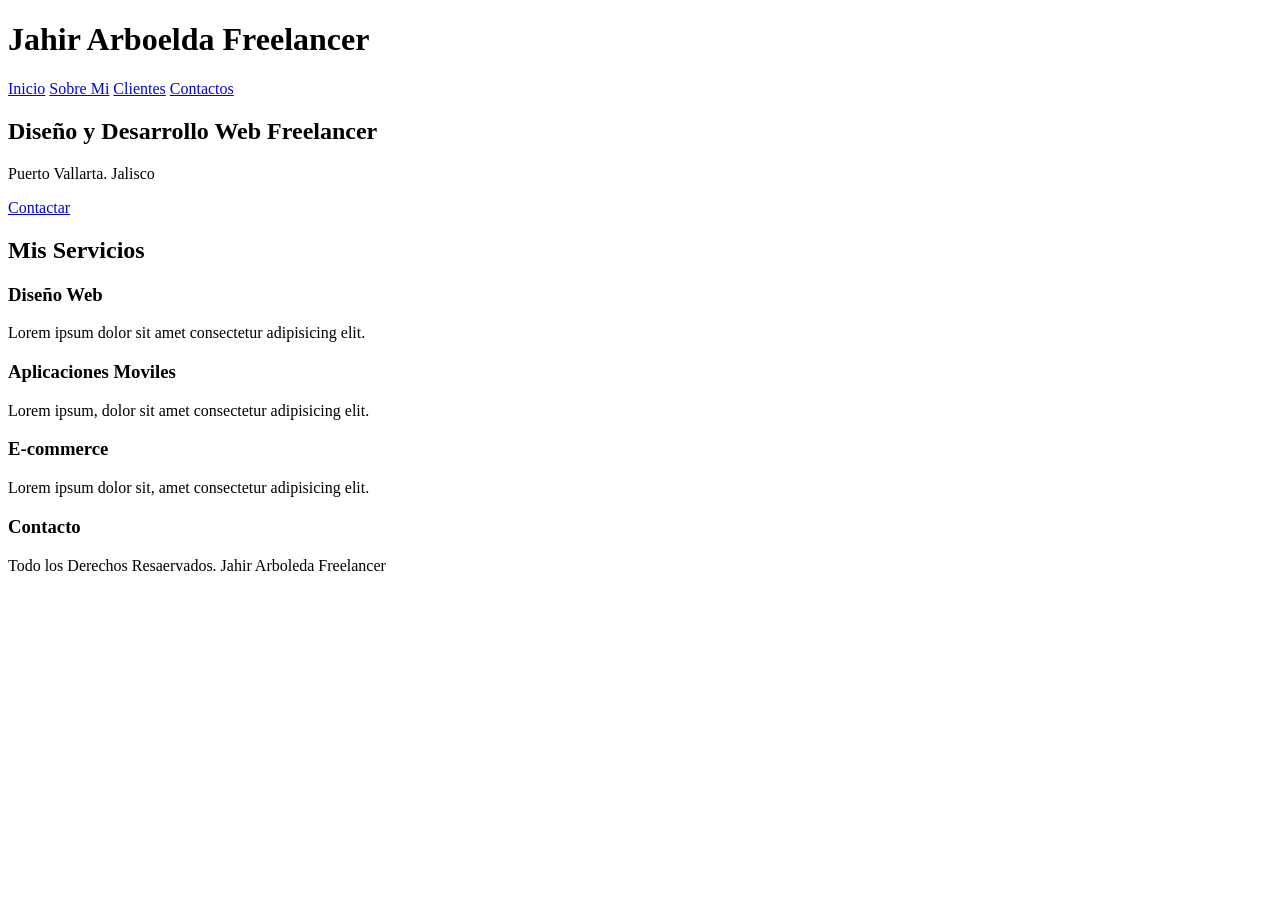
==== index.html @ a8451504 "Primer commit: Sitio Freelancer guardado en Ubuntu" ====
<!DOCTYPE html>
<html lang="en">
<head>
    <meta charset="UTF-8">
    <meta name="viewport" content="width=device-width, initial-scale=1.0">
    <title>Document</title>
</head>
<body>
    <header>
  <h1>Jahir Arboelda Freelancer</h1>
    </header>

    <nav>
        <a href="#">Inicio</a>
         <a href="#">Sobre Mi</a> 
          <a href="#">Clientes</a>
           <a href="#">Contactos</a>
    </nav>

    <section>
  <h2>Diseño y Desarrollo Web Freelancer</h2>
  <p>Puerto Vallarta. Jalisco</p>
  <a href="#">Contactar</a>
    </section>


<main>
<h2>Mis Servicios</h2>

<section>
<h3>Diseño Web</h3>
<p>Lorem ipsum dolor sit amet consectetur adipisicing elit.</p>
</section>

<section>
<h3>Aplicaciones Moviles</h3>
<p>Lorem ipsum, dolor sit amet consectetur adipisicing elit.</p>
</section>

<section>
<h3>E-commerce</h3>
<p>Lorem ipsum dolor sit, amet consectetur adipisicing elit.</p>
</section>
</main>

<section>
<h3>Contacto</h3>
</section>

<footer>
<p>Todo los Derechos Resaervados. Jahir Arboleda Freelancer</p>
</footer>

</body>
</html>
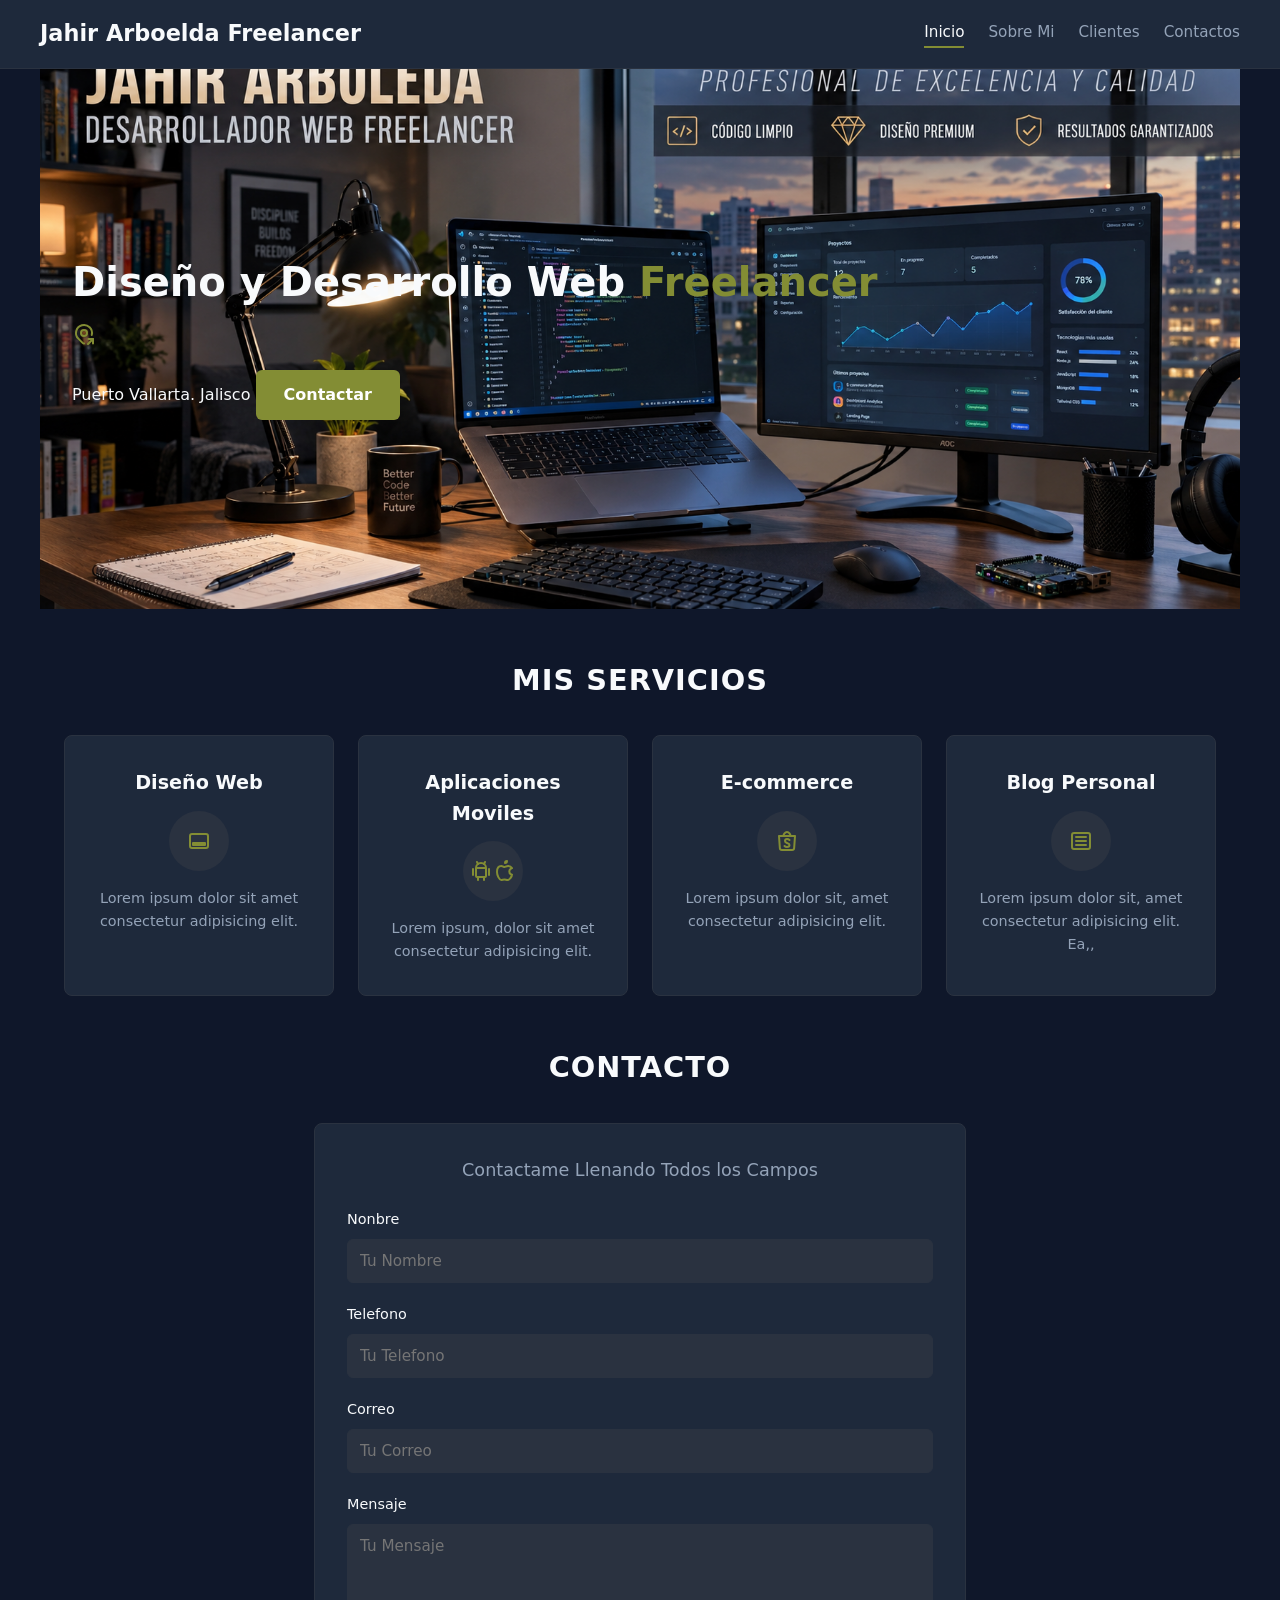
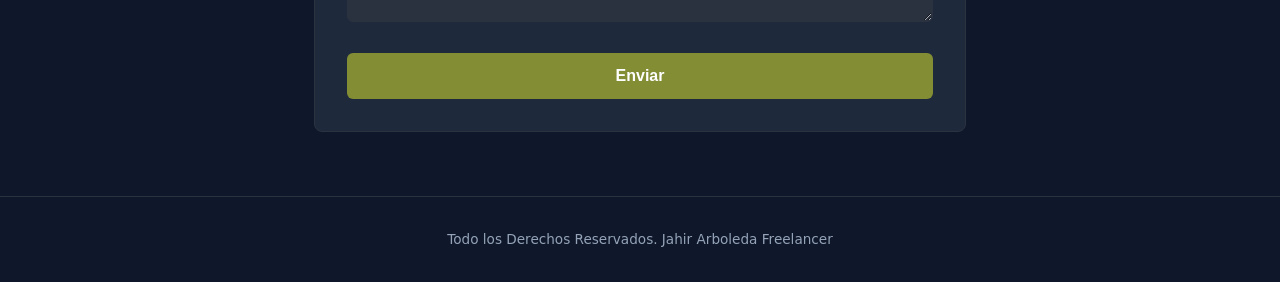
==== commit aab36f1f: "Actualización del proyecto: se agregan los nuevos archivos" ====
--- a/index.html
+++ b/index.html
@@ -1,54 +1,234 @@
 <!DOCTYPE html>
-<html lang="en">
+<!--  lang="es": le dice al navegador y a Google que la página está en español  -->
+<html lang="es">
 <head>
+  <!-- charset UTF-8: permite que se vean bien las tildes y la ñ -->
     <meta charset="UTF-8">
+
+    <!-- viewport: hace que la página se adapte al celular. Sin esto se vería chiquita  -->
     <meta name="viewport" content="width=device-width, initial-scale=1.0">
-    <title>Document</title>
+
+    <!-- title: el texto que se ve en la pestaña del navegador -->
+    <title>Jahir Arboleda | Desarrollador Web Freelancer</title>
+
+  <!-- Aqui le decimos que carge lo mas rapido que pueda la hoja de estylo como una hoja de estylo -->
+    <link rel="preload" href="CSS/style.css" as="style">
+
+  <!-- Aqui conectamos la hoja de estilo de CSS con el codigo HTML -->
+    <link rel="stylesheet" href="CSS/style.css">
+
 </head>
+
+
 <body>
-    <header>
-  <h1>Jahir Arboelda Freelancer</h1>
-    </header>
-
-    <nav>
-        <a href="#">Inicio</a>
+  <!--  1. HEADER Y NAVEGACIÓN
+         El nav va DENTRO del header para que el CSS pueda
+         poner el logo a un lado y el menú al otro. -->
+    <header class="header">
+
+   <!-- header-container: centra el contenido y usa flexbox -->
+      <div class="header-container">
+ 
+    <div class="logo">
+
+       <h1>Jahir Arboelda Freelancer</h1>
+
+    </div>
+
+   <!-- class="active": marca en qué sección estás (se ve subrayado)  -->
+    <nav class="nav">
+        <a href="#" class="active">Inicio</a>
          <a href="#">Sobre Mi</a> 
           <a href="#">Clientes</a>
-           <a href="#">Contactos</a>
+
+          <!-- #contacto lleva al elemento que tenga id="contacto" -->
+           <a href="Contacto">Contactos</a>
     </nav>
-
-    <section>
-  <h2>Diseño y Desarrollo Web Freelancer</h2>
-  <p>Puerto Vallarta. Jalisco</p>
-  <a href="#">Contactar</a>
+       </div>
+    </header>
+
+   <!-- 2. HERO (la primera sección que ve el cliente) -->
+    <section class="hero">
+      <div class="hero-content">
+
+        <!-- El <span> permite pintar solo la palabra "Freelancer" de verde -->
+         <h2>Diseño y Desarrollo Web <span>Freelancer</span></h2>
+
+      <!-- ícono + texto juntos, para que el CSS los ponga lado a lado -->
+      <div class="location">
+     <svg xmlns="http://www.w3.org/2000/svg" width="24" height="24" viewBox="0 0 24 24" fill="none" stroke="#838d34" 
+     stroke-width="2" stroke-linecap="round" stroke-linejoin="round" 
+     class="icon icon-tabler icons-tabler-outline icon-tabler-map-pin-share"><path stroke="none" d="M0 0h24v24H0z" fill="none" />
+     <path d="M9 11a3 3 0 1 0 6 0a3 3 0 0 0 -6 0" />
+     <path d="M12.02 21.485a1.996 1.996 0 0 1 -1.433 -.585l-4.244 -4.243a8 8 0 1 1 13.403 -3.651" />
+     <path d="M16 22l5 -5" />
+      <path d="M21 21.5v-4.5h-4.5" /></svg>
+      </div>
+   <span>Puerto Vallarta. Jalisco</span>
+   
+   <!--  Dos clases a la vez: btn (forma de botón) + btn-primary (color verde) -->
+   <a href="#" class="btn btn-primary">Contactar</a>
+      </div>
+ 
     </section>
 
-
-<main>
-<h2>Mis Servicios</h2>
-
-<section>
+<!-- 3. SERVICIOS
+         container: limita el ancho
+         servicios-grid: acomoda las tarjetas en columnas
+         card: cada tarjeta -->
+<main class="container">
+
+<h2 class="section-title">Mis Servicios</h2>
+
+<div class="servicios-grid">
+
+<section class="card">
+
 <h3>Diseño Web</h3>
+
+<!--  icon-box: el círculo oscuro que rodea el ícono -->
+<div class="icon-box">
+  <svg xmlns="http://www.w3.org/2000/svg" width="24" height="24" 
+  viewBox="0 0 24 24" fill="none" stroke="#838d34" stroke-width="2" stroke-linecap="round" 
+  stroke-linejoin="round" class="icon icon-tabler icons-tabler-outline icon-tabler-app-window-bottom">
+  <path stroke="none" d="M0 0h24v24H0z" fill="none" />
+  <path d="M3 7a2 2 0 0 1 2 -2h14a2 2 0 0 1 2 2v10a2 2 0 0 1 -2 2h-14a2 2 0 0 1 -2 -2v-10" />
+    <path d="M6 14h12v2h-12v-2" fill="#838d34" /></svg>
+</div>
 <p>Lorem ipsum dolor sit amet consectetur adipisicing elit.</p>
-</section>
-
-<section>
+
+</section>
+
+<section class="card">
+
 <h3>Aplicaciones Moviles</h3>
+
+<div class="icon-box">
+  <svg xmlns="http://www.w3.org/2000/svg" width="24" height="24" viewBox="0 0 24 24" fill="none" stroke="#838d34" 
+  stroke-width="2" stroke-linecap="round" stroke-linejoin="round" 
+  class="icon icon-tabler icons-tabler-outline icon-tabler-brand-android">
+  <path stroke="none" d="M0 0h24v24H0z" fill="none" /><path d="M4 10l0 6" /><path d="M20 10l0 6" />
+  <path d="M7 9h10v8a1 1 0 0 1 -1 1h-8a1 1 0 0 1 -1 -1v-8a5 5 0 0 1 10 0" /><path d="M8 3l1 2" />
+  <path d="M16 3l-1 2" /><path d="M9 18l0 3" />
+    <path d="M15 18l0 3" /></svg>
+
+    <svg xmlns="http://www.w3.org/2000/svg" width="24" height="24" 
+    viewBox="0 0 24 24" fill="none" stroke="#838d34" stroke-width="2" stroke-linecap="round" 
+    stroke-linejoin="round" class="icon icon-tabler icons-tabler-outline icon-tabler-brand-apple">
+    <path stroke="none" d="M0 0h24v24H0z" fill="none" />
+    <path d="M8.286 7.008c-3.216 0 -4.286 3.23 -4.286 5.92c0 3.229 2.143 8.072 4.286 8.072c1.165 -.05 1.799 -.538 3.214 -.538c1.406 0 1.607 .538 3.214 .538s4.286 -3.229 4.286 -5.381c-.03 -.011 -2.649 -.434 -2.679 -3.23c-.02 -2.335 2.589 -3.179 2.679 -3.228c-1.096 -1.606 -3.162 -2.113 -3.75 -2.153c-1.535 -.12 -3.032 1.077 -3.75 1.077c-.729 0 -2.036 -1.077 -3.214 -1.077" />
+      <path d="M12 4a2 2 0 0 0 2 -2a2 2 0 0 0 -2 2" /></svg>
+</div>
+
 <p>Lorem ipsum, dolor sit amet consectetur adipisicing elit.</p>
-</section>
-
-<section>
+
+</section>
+
+<section class="card">
+
 <h3>E-commerce</h3>
+
+<div class="icon-box">
+  <svg xmlns="http://www.w3.org/2000/svg" width="24" height="24" viewBox="0 0 24 24" fill="none"
+   stroke="#838d34" stroke-width="2" stroke-linecap="round" stroke-linejoin="round" 
+   class="icon icon-tabler icons-tabler-outline icon-tabler-brand-shopee">
+   <path stroke="none" d="M0 0h24v24H0z" fill="none" />
+   <path d="M4 7l.867 12.143a2 2 0 0 0 2 1.857h10.276a2 2 0 0 0 2 -1.857l.867 -12.143h-16l-.01 0" />
+   <path d="M8.5 7c0 -1.653 1.5 -4 3.5 -4s3.5 2.347 3.5 4" />
+    <path d="M9.5 17c.413 .462 1 1 2.5 1s2.5 -.897 2.5 -2s-1 -1.5 -2.5 -2s-2 -1.47 -2 -2c0 -1.104 1 -2 2 -2s1.5 0 2.5 1" /></svg>
+</div>
+
 <p>Lorem ipsum dolor sit, amet consectetur adipisicing elit.</p>
-</section>
+
+</section>
+
+<section class="card">
+
+<!-- target="_blank": abre el enlace en otra pestaña -->
+  <h3><a href="#" target="_blank" rel="noreferrer">Blog Personal</a></h3>
+   
+  <div class="icon-box">
+
+    <svg xmlns="http://www.w3.org/2000/svg" width="24" height="24" viewBox="0 0 24 24" fill="none" 
+    stroke="#838d34" stroke-width="2" stroke-linecap="round" stroke-linejoin="round" 
+    class="icon icon-tabler icons-tabler-outline icon-tabler-article"><path stroke="none" d="M0 0h24v24H0z" fill="none" />
+      <path d="M3 6a2 2 0 0 1 2 -2h14a2 2 0 0 1 2 2v12a2 2 0 0 1 -2 2h-14a2 2 0 0 1 -2 -2l0 -12" />
+      <path d="M7 8h10" />
+      <path d="M7 12h10" /><path d="M7 16h10" /></svg>
+
+  </div>
+
+  <p>Lorem ipsum dolor sit, amet consectetur adipisicing elit. Ea,,</p>
+
+</section>
+
+</div>
+
 </main>
 
-<section>
-<h3>Contacto</h3>
-</section>
-
-<footer>
-<p>Todo los Derechos Resaervados. Jahir Arboleda Freelancer</p>
+<!--  4. CONTACTO
+         id="contacto": es el "ancla" a la que llevan los enlaces #contacto -->
+<section id="contacto" class="container contacto-section">
+
+<h3 class="section-title">Contacto</h3>
+
+<!-- etiqueta para crear formularios 
+  form: etiqueta para crear formularios -->
+<form class="formulario">
+
+<!-- etiqueta para poder crear los campos dentro del formulario-->
+<fieldset>
+
+ <!-- etiqueta para colocar informacion escrita e indicarle al ususario que hacer -->
+  <legend>Contactame Llenando Todos los Campos</legend>
+
+  <div class="form-group">
+
+<!-- Etiqueta para colocar el campo nombre -->
+  <label for="nombre">Nonbre</label>
+
+ <!-- Para poder escribir dentro del campo del nombre
+   for="nombre" se conecta con id="nombre" del input:
+                         al hacer clic en la palabra, se activa el campo -->
+  <input type="tex" id="nombre" placeholder="Tu Nombre">
+  </div>
+ 
+<div class="form-group">
+<label for="telefono">Telefono</label>
+
+<!-- type="tel": en el celular abre el teclado numérico -->
+  <input type="tel" id="telefono" placeholder="Tu Telefono">
+</div>
+  
+<div class="form-group">
+<label for="correo">Correo</label>
+<!-- type="email": revisa que lleve @ -->
+  <input type="email" id="correo" placeholder="Tu Correo">
+</div>
+  
+<div class="form-group">
+
+ <label class="mensaje">Mensaje</label>
+
+<!--  textarea crea un cuadro de texto grande; rows="4" = 4 líneas de alto -->
+  <textarea id="mensaje" rows="4" placeholder="Tu Mensaje"></textarea>
+</div>
+ 
+<div class="form-action">
+
+<!-- Este es para crear un boton -->
+ <input class="btn btn-submit" type="submit" value="Enviar">
+
+</div>
+ 
+</fieldset>
+
+</form>
+
+</section>
+
+<footer class="footer">
+<p>Todo los Derechos Reservados. Jahir Arboleda Freelancer</p>
 </footer>
 
 </body>
--- a/CSS/style.css
+++ b/CSS/style.css
@@ -0,0 +1,336 @@
+/* ==========================================================
+   1. VARIABLES DE COLOR
+   Se guardan una sola vez en :root y se usan con var(--nombre).
+   Si algún día quieres cambiar el verde, lo cambias aquí
+   y se actualiza en toda la página.
+   ========================================================== */
+:root {
+  --bg-primary: #0F172A;     /* fondo general (azul muy oscuro) */
+  --bg-surface: #1E293B;     /* fondo del header, tarjetas y formulario */
+  --bg-input: #2A3240;       /* fondo de los campos y del círculo de ícono */
+  --text-primary: #F8FAFC;   /* texto principal (casi blanco) */
+  --text-secondary: #94A3B8; /* texto secundario (gris) */
+  --accent-color: #838D34;   /* verde oliva: botones, íconos, detalles */
+  --accent-hover: #A3B25A;   /* verde más claro al pasar el mouse */
+  --border-color: #2A3240;   /* bordes suaves */
+  --font-family: system-ui, -apple-system, sans-serif; /* letra del sistema */
+}
+
+
+/* ==========================================================
+   2. ESTILOS GLOBALES
+   El * afecta a TODAS las etiquetas.
+   ========================================================== */
+* {
+  margin: 0;            /* quita los espacios que el navegador pone por defecto */
+  padding: 0;
+  box-sizing: border-box; /* el padding y el borde NO agrandan el elemento;
+                             así el width que pones es el real */
+}
+
+body {
+  background-color: var(--bg-primary);
+  color: var(--text-primary);
+  font-family: var(--font-family);
+  line-height: 1.6;     /* espacio entre líneas, más fácil de leer */
+}
+
+
+/* ==========================================================
+   3. HEADER Y NAV
+   Las clases se escriben con PUNTO (.) en el CSS
+   y con class="" en el HTML.
+   ========================================================== */
+.header {
+  background-color: var(--bg-surface);
+  border-bottom: 1px solid var(--border-color);
+  padding: 1rem 2rem;
+  position: sticky;     /* se queda pegado arriba al hacer scroll... */
+  top: 0;               /* ...en la posición 0 */
+  z-index: 100;         /* se pone por encima del resto del contenido */
+}
+
+.header-container {
+  max-width: 1200px;    /* ancho máximo: no se estira en pantallas enormes */
+  margin: 0 auto;       /* auto a los lados = centrado */
+  display: flex;        /* flexbox: pone logo y menú en una fila */
+  justify-content: space-between; /* uno a cada extremo */
+  align-items: center;  /* centrados verticalmente */
+  flex-wrap: wrap;      /* si no caben, el menú baja a otra línea */
+  gap: 1rem;
+}
+
+.logo h1 {
+  font-size: 1.4rem;
+  font-weight: 700;
+}
+
+.nav {
+  display: flex;        /* los enlaces quedan en fila */
+  gap: 1.5rem;          /* espacio entre enlaces */
+}
+
+.nav a {
+  color: var(--text-secondary);
+  text-decoration: none;   /* quita el subrayado azul por defecto */
+  font-size: 0.95rem;
+  transition: color 0.3s ease; /* el cambio de color es suave */
+}
+
+/* La coma aplica el mismo estilo a dos cosas:
+   al pasar el mouse (:hover) y al enlace con class="active" */
+.nav a:hover,
+.nav a.active {
+  color: var(--text-primary);
+  border-bottom: 2px solid var(--accent-color); /* línea verde debajo */
+  padding-bottom: 2px;
+}
+
+
+/* ==========================================================
+   4. HERO
+   ========================================================== */
+.hero {
+  padding: 4rem 2rem;
+  max-width: 1200px;
+  margin: 0 auto;
+  display: flex;
+  align-items: center;
+  min-height: 50vh;     /* mínimo la mitad de la altura de la pantalla */
+}
+
+.hero-content h2 {
+  font-size: 2.5rem;
+  margin-bottom: 1rem;
+  line-height: 1.2;
+}
+
+/* Solo el <span> que está dentro del h2: la palabra "Freelancer" */
+.hero-content h2 span {
+  color: var(--accent-color);
+}
+
+.location {
+  display: flex;        /* ícono y texto lado a lado */
+  align-items: center;
+  gap: 0.5rem;
+  color: var(--text-secondary);
+  margin-bottom: 1.5rem;
+}
+
+.location svg {
+  stroke: var(--accent-color); /* en SVG, el color de la línea es "stroke" */
+}
+
+
+/* ==========================================================
+   5. BOTONES
+   .btn = forma, comparte todo botón
+   .btn-primary / .btn-submit = el color
+   ========================================================== */
+.btn {
+  display: inline-block;  /* permite darle padding como a una caja */
+  padding: 0.75rem 1.75rem;
+  border-radius: 6px;     /* esquinas redondeadas */
+  text-decoration: none;
+  font-weight: 600;
+  cursor: pointer;        /* la manita al pasar el mouse */
+  border: none;
+  transition: background-color 0.3s ease, transform 0.2s ease;
+}
+
+.btn-primary,
+.btn-submit {
+  background-color: var(--accent-color);
+  color: #ffffff;
+}
+
+.btn-primary:hover,
+.btn-submit:hover {
+  background-color: var(--accent-hover); /* se aclara al pasar el mouse */
+}
+
+
+/* ==========================================================
+   6. SERVICIOS (contenedor, título y tarjetas)
+   ========================================================== */
+.container {
+  max-width: 1200px;
+  margin: 3rem auto;    /* arriba/abajo 3rem, a los lados auto = centrado */
+  padding: 0 1.5rem;    /* 0 arriba/abajo, 1.5rem a los lados */
+}
+
+.section-title {
+  text-align: center;
+  font-size: 1.8rem;
+  margin-bottom: 2rem;
+  text-transform: uppercase;  /* convierte el texto a MAYÚSCULAS */
+  letter-spacing: 1px;        /* separa un poco las letras */
+}
+
+/* GRID: acomoda las tarjetas en columnas.
+   repeat(auto-fit, minmax(240px, 1fr)) significa:
+   "crea todas las columnas que quepan, de mínimo 240px,
+   y repártete el espacio sobrante en partes iguales".
+   En celular pasa solo a 1 columna. */
+.servicios-grid {
+  display: grid;
+  grid-template-columns: repeat(auto-fit, minmax(240px, 1fr));
+  gap: 1.5rem;
+}
+
+.card {
+  background-color: var(--bg-surface);
+  border: 1px solid var(--border-color);
+  border-radius: 8px;
+  padding: 2rem 1.5rem;
+  text-align: center;
+  transition: transform 0.3s ease, border-color 0.3s ease;
+}
+
+.card:hover {
+  transform: translateY(-5px);        /* sube la tarjeta 5px */
+  border-color: var(--accent-color);  /* borde verde */
+}
+
+.icon-box {
+  background-color: var(--bg-input);
+  width: 60px;
+  height: 60px;
+  margin: 0 auto 1rem auto;  /* auto a los lados = centrado */
+  border-radius: 50%;        /* 50% = círculo perfecto */
+  display: flex;
+  align-items: center;       /* centra el ícono vertical... */
+  justify-content: center;   /* ...y horizontalmente */
+  color: var(--accent-color);
+}
+
+.card h3 {
+  font-size: 1.2rem;
+  margin-bottom: 0.75rem;
+}
+
+.card p {
+  color: var(--text-secondary);
+  font-size: 0.9rem;
+}
+
+/* Opcional: el enlace de "Blog Personal" toma el color del título
+   y se le quita el subrayado azul */
+.card h3 a {
+  color: inherit;
+  text-decoration: none;
+}
+
+
+/* ==========================================================
+   7. CONTACTO Y FORMULARIO
+   Los id se escriben con NUMERAL (#) en el CSS.
+   ========================================================== */
+#contacto {
+  scroll-margin-top: 100px;  /* al llegar con el enlace, el header fijo
+                                no tapa el título de la sección */
+}
+
+.contacto-section {
+  max-width: 700px;          /* el formulario es más angosto que el resto */
+}
+
+.formulario {
+  background-color: var(--bg-surface);
+  border: 1px solid var(--border-color);
+  border-radius: 8px;
+  padding: 2rem;
+}
+
+.formulario fieldset {
+  border: none;              /* quita el marco por defecto del fieldset */
+}
+
+.formulario legend {
+  font-size: 1.1rem;
+  color: var(--text-secondary);
+  text-align: center;
+  margin-bottom: 1.5rem;
+  width: 100%;
+}
+
+.form-group {
+  margin-bottom: 1.25rem;    /* separa un campo del siguiente */
+}
+
+.form-group label {
+  display: block;            /* la etiqueta ocupa su propia línea */
+  margin-bottom: 0.5rem;
+  font-size: 0.9rem;
+}
+
+/* input y textarea comparten estilo, por eso van separados por coma */
+.form-group input,
+.form-group textarea {
+  width: 100%;               /* ocupan todo el ancho de la caja */
+  padding: 0.75rem;
+  background-color: var(--bg-input);
+  border: 1px solid var(--border-color);
+  border-radius: 6px;
+  color: var(--text-primary);
+  font-family: inherit;      /* usa la misma letra de la página */
+  font-size: 0.95rem;
+}
+
+/* :focus = cuando haces clic dentro del campo */
+.form-group input:focus,
+.form-group textarea:focus {
+  outline: 1px solid var(--accent-color);
+  border-color: var(--accent-color);
+}
+
+.form-action {
+  text-align: center;
+  margin-top: 1.5rem;
+}
+
+.btn-submit {
+  width: 100%;               /* el botón Enviar ocupa todo el ancho */
+  padding: 0.85rem;
+  font-size: 1rem;
+}
+
+
+/* ==========================================================
+   8. FOOTER
+   ========================================================== */
+.footer {
+  text-align: center;
+  padding: 2rem;
+  border-top: 1px solid var(--border-color);
+  color: var(--text-secondary);
+  font-size: 0.85rem;
+  margin-top: 4rem;
+}
+
+.hero {
+  background-image: url("../img/imagen.jpg");
+
+  background-size: cover;       /* la imagen llena todo el elemento sin deformarse (puede recortar bordes) */
+  background-position: center;  /* qué parte de la imagen se ve cuando recorta: center, top, bottom, right... */
+  background-repeat: no-repeat; /* evita que se repita en mosaico */
+
+  min-height: 60vh;             /* IMPORTANTE: el elemento necesita altura, si no, no se ve el fondo */
+}
+
+/* ==========================================================
+   9. MEDIA QUERY (celulares y pantallas pequeñas)
+   Estas reglas SOLO se aplican cuando la pantalla mide
+   768px de ancho o menos.
+   ========================================================== */
+@media (max-width: 768px) {
+  .header-container {
+    flex-direction: column;  /* logo arriba, menú abajo */
+    text-align: center;
+  }
+
+  .hero-content h2 {
+    font-size: 1.8rem;       /* título más pequeño en celular */
+  }
+}
--- a/CSS/style.css
+++ b/CSS/style.css
@@ -0,0 +1,336 @@
+/* ==========================================================
+   1. VARIABLES DE COLOR
+   Se guardan una sola vez en :root y se usan con var(--nombre).
+   Si algún día quieres cambiar el verde, lo cambias aquí
+   y se actualiza en toda la página.
+   ========================================================== */
+:root {
+  --bg-primary: #0F172A;     /* fondo general (azul muy oscuro) */
+  --bg-surface: #1E293B;     /* fondo del header, tarjetas y formulario */
+  --bg-input: #2A3240;       /* fondo de los campos y del círculo de ícono */
+  --text-primary: #F8FAFC;   /* texto principal (casi blanco) */
+  --text-secondary: #94A3B8; /* texto secundario (gris) */
+  --accent-color: #838D34;   /* verde oliva: botones, íconos, detalles */
+  --accent-hover: #A3B25A;   /* verde más claro al pasar el mouse */
+  --border-color: #2A3240;   /* bordes suaves */
+  --font-family: system-ui, -apple-system, sans-serif; /* letra del sistema */
+}
+
+
+/* ==========================================================
+   2. ESTILOS GLOBALES
+   El * afecta a TODAS las etiquetas.
+   ========================================================== */
+* {
+  margin: 0;            /* quita los espacios que el navegador pone por defecto */
+  padding: 0;
+  box-sizing: border-box; /* el padding y el borde NO agrandan el elemento;
+                             así el width que pones es el real */
+}
+
+body {
+  background-color: var(--bg-primary);
+  color: var(--text-primary);
+  font-family: var(--font-family);
+  line-height: 1.6;     /* espacio entre líneas, más fácil de leer */
+}
+
+
+/* ==========================================================
+   3. HEADER Y NAV
+   Las clases se escriben con PUNTO (.) en el CSS
+   y con class="" en el HTML.
+   ========================================================== */
+.header {
+  background-color: var(--bg-surface);
+  border-bottom: 1px solid var(--border-color);
+  padding: 1rem 2rem;
+  position: sticky;     /* se queda pegado arriba al hacer scroll... */
+  top: 0;               /* ...en la posición 0 */
+  z-index: 100;         /* se pone por encima del resto del contenido */
+}
+
+.header-container {
+  max-width: 1200px;    /* ancho máximo: no se estira en pantallas enormes */
+  margin: 0 auto;       /* auto a los lados = centrado */
+  display: flex;        /* flexbox: pone logo y menú en una fila */
+  justify-content: space-between; /* uno a cada extremo */
+  align-items: center;  /* centrados verticalmente */
+  flex-wrap: wrap;      /* si no caben, el menú baja a otra línea */
+  gap: 1rem;
+}
+
+.logo h1 {
+  font-size: 1.4rem;
+  font-weight: 700;
+}
+
+.nav {
+  display: flex;        /* los enlaces quedan en fila */
+  gap: 1.5rem;          /* espacio entre enlaces */
+}
+
+.nav a {
+  color: var(--text-secondary);
+  text-decoration: none;   /* quita el subrayado azul por defecto */
+  font-size: 0.95rem;
+  transition: color 0.3s ease; /* el cambio de color es suave */
+}
+
+/* La coma aplica el mismo estilo a dos cosas:
+   al pasar el mouse (:hover) y al enlace con class="active" */
+.nav a:hover,
+.nav a.active {
+  color: var(--text-primary);
+  border-bottom: 2px solid var(--accent-color); /* línea verde debajo */
+  padding-bottom: 2px;
+}
+
+
+/* ==========================================================
+   4. HERO
+   ========================================================== */
+.hero {
+  padding: 4rem 2rem;
+  max-width: 1200px;
+  margin: 0 auto;
+  display: flex;
+  align-items: center;
+  min-height: 50vh;     /* mínimo la mitad de la altura de la pantalla */
+}
+
+.hero-content h2 {
+  font-size: 2.5rem;
+  margin-bottom: 1rem;
+  line-height: 1.2;
+}
+
+/* Solo el <span> que está dentro del h2: la palabra "Freelancer" */
+.hero-content h2 span {
+  color: var(--accent-color);
+}
+
+.location {
+  display: flex;        /* ícono y texto lado a lado */
+  align-items: center;
+  gap: 0.5rem;
+  color: var(--text-secondary);
+  margin-bottom: 1.5rem;
+}
+
+.location svg {
+  stroke: var(--accent-color); /* en SVG, el color de la línea es "stroke" */
+}
+
+
+/* ==========================================================
+   5. BOTONES
+   .btn = forma, comparte todo botón
+   .btn-primary / .btn-submit = el color
+   ========================================================== */
+.btn {
+  display: inline-block;  /* permite darle padding como a una caja */
+  padding: 0.75rem 1.75rem;
+  border-radius: 6px;     /* esquinas redondeadas */
+  text-decoration: none;
+  font-weight: 600;
+  cursor: pointer;        /* la manita al pasar el mouse */
+  border: none;
+  transition: background-color 0.3s ease, transform 0.2s ease;
+}
+
+.btn-primary,
+.btn-submit {
+  background-color: var(--accent-color);
+  color: #ffffff;
+}
+
+.btn-primary:hover,
+.btn-submit:hover {
+  background-color: var(--accent-hover); /* se aclara al pasar el mouse */
+}
+
+
+/* ==========================================================
+   6. SERVICIOS (contenedor, título y tarjetas)
+   ========================================================== */
+.container {
+  max-width: 1200px;
+  margin: 3rem auto;    /* arriba/abajo 3rem, a los lados auto = centrado */
+  padding: 0 1.5rem;    /* 0 arriba/abajo, 1.5rem a los lados */
+}
+
+.section-title {
+  text-align: center;
+  font-size: 1.8rem;
+  margin-bottom: 2rem;
+  text-transform: uppercase;  /* convierte el texto a MAYÚSCULAS */
+  letter-spacing: 1px;        /* separa un poco las letras */
+}
+
+/* GRID: acomoda las tarjetas en columnas.
+   repeat(auto-fit, minmax(240px, 1fr)) significa:
+   "crea todas las columnas que quepan, de mínimo 240px,
+   y repártete el espacio sobrante en partes iguales".
+   En celular pasa solo a 1 columna. */
+.servicios-grid {
+  display: grid;
+  grid-template-columns: repeat(auto-fit, minmax(240px, 1fr));
+  gap: 1.5rem;
+}
+
+.card {
+  background-color: var(--bg-surface);
+  border: 1px solid var(--border-color);
+  border-radius: 8px;
+  padding: 2rem 1.5rem;
+  text-align: center;
+  transition: transform 0.3s ease, border-color 0.3s ease;
+}
+
+.card:hover {
+  transform: translateY(-5px);        /* sube la tarjeta 5px */
+  border-color: var(--accent-color);  /* borde verde */
+}
+
+.icon-box {
+  background-color: var(--bg-input);
+  width: 60px;
+  height: 60px;
+  margin: 0 auto 1rem auto;  /* auto a los lados = centrado */
+  border-radius: 50%;        /* 50% = círculo perfecto */
+  display: flex;
+  align-items: center;       /* centra el ícono vertical... */
+  justify-content: center;   /* ...y horizontalmente */
+  color: var(--accent-color);
+}
+
+.card h3 {
+  font-size: 1.2rem;
+  margin-bottom: 0.75rem;
+}
+
+.card p {
+  color: var(--text-secondary);
+  font-size: 0.9rem;
+}
+
+/* Opcional: el enlace de "Blog Personal" toma el color del título
+   y se le quita el subrayado azul */
+.card h3 a {
+  color: inherit;
+  text-decoration: none;
+}
+
+
+/* ==========================================================
+   7. CONTACTO Y FORMULARIO
+   Los id se escriben con NUMERAL (#) en el CSS.
+   ========================================================== */
+#contacto {
+  scroll-margin-top: 100px;  /* al llegar con el enlace, el header fijo
+                                no tapa el título de la sección */
+}
+
+.contacto-section {
+  max-width: 700px;          /* el formulario es más angosto que el resto */
+}
+
+.formulario {
+  background-color: var(--bg-surface);
+  border: 1px solid var(--border-color);
+  border-radius: 8px;
+  padding: 2rem;
+}
+
+.formulario fieldset {
+  border: none;              /* quita el marco por defecto del fieldset */
+}
+
+.formulario legend {
+  font-size: 1.1rem;
+  color: var(--text-secondary);
+  text-align: center;
+  margin-bottom: 1.5rem;
+  width: 100%;
+}
+
+.form-group {
+  margin-bottom: 1.25rem;    /* separa un campo del siguiente */
+}
+
+.form-group label {
+  display: block;            /* la etiqueta ocupa su propia línea */
+  margin-bottom: 0.5rem;
+  font-size: 0.9rem;
+}
+
+/* input y textarea comparten estilo, por eso van separados por coma */
+.form-group input,
+.form-group textarea {
+  width: 100%;               /* ocupan todo el ancho de la caja */
+  padding: 0.75rem;
+  background-color: var(--bg-input);
+  border: 1px solid var(--border-color);
+  border-radius: 6px;
+  color: var(--text-primary);
+  font-family: inherit;      /* usa la misma letra de la página */
+  font-size: 0.95rem;
+}
+
+/* :focus = cuando haces clic dentro del campo */
+.form-group input:focus,
+.form-group textarea:focus {
+  outline: 1px solid var(--accent-color);
+  border-color: var(--accent-color);
+}
+
+.form-action {
+  text-align: center;
+  margin-top: 1.5rem;
+}
+
+.btn-submit {
+  width: 100%;               /* el botón Enviar ocupa todo el ancho */
+  padding: 0.85rem;
+  font-size: 1rem;
+}
+
+
+/* ==========================================================
+   8. FOOTER
+   ========================================================== */
+.footer {
+  text-align: center;
+  padding: 2rem;
+  border-top: 1px solid var(--border-color);
+  color: var(--text-secondary);
+  font-size: 0.85rem;
+  margin-top: 4rem;
+}
+
+.hero {
+  background-image: url("../img/imagen.jpg");
+
+  background-size: cover;       /* la imagen llena todo el elemento sin deformarse (puede recortar bordes) */
+  background-position: center;  /* qué parte de la imagen se ve cuando recorta: center, top, bottom, right... */
+  background-repeat: no-repeat; /* evita que se repita en mosaico */
+
+  min-height: 60vh;             /* IMPORTANTE: el elemento necesita altura, si no, no se ve el fondo */
+}
+
+/* ==========================================================
+   9. MEDIA QUERY (celulares y pantallas pequeñas)
+   Estas reglas SOLO se aplican cuando la pantalla mide
+   768px de ancho o menos.
+   ========================================================== */
+@media (max-width: 768px) {
+  .header-container {
+    flex-direction: column;  /* logo arriba, menú abajo */
+    text-align: center;
+  }
+
+  .hero-content h2 {
+    font-size: 1.8rem;       /* título más pequeño en celular */
+  }
+}
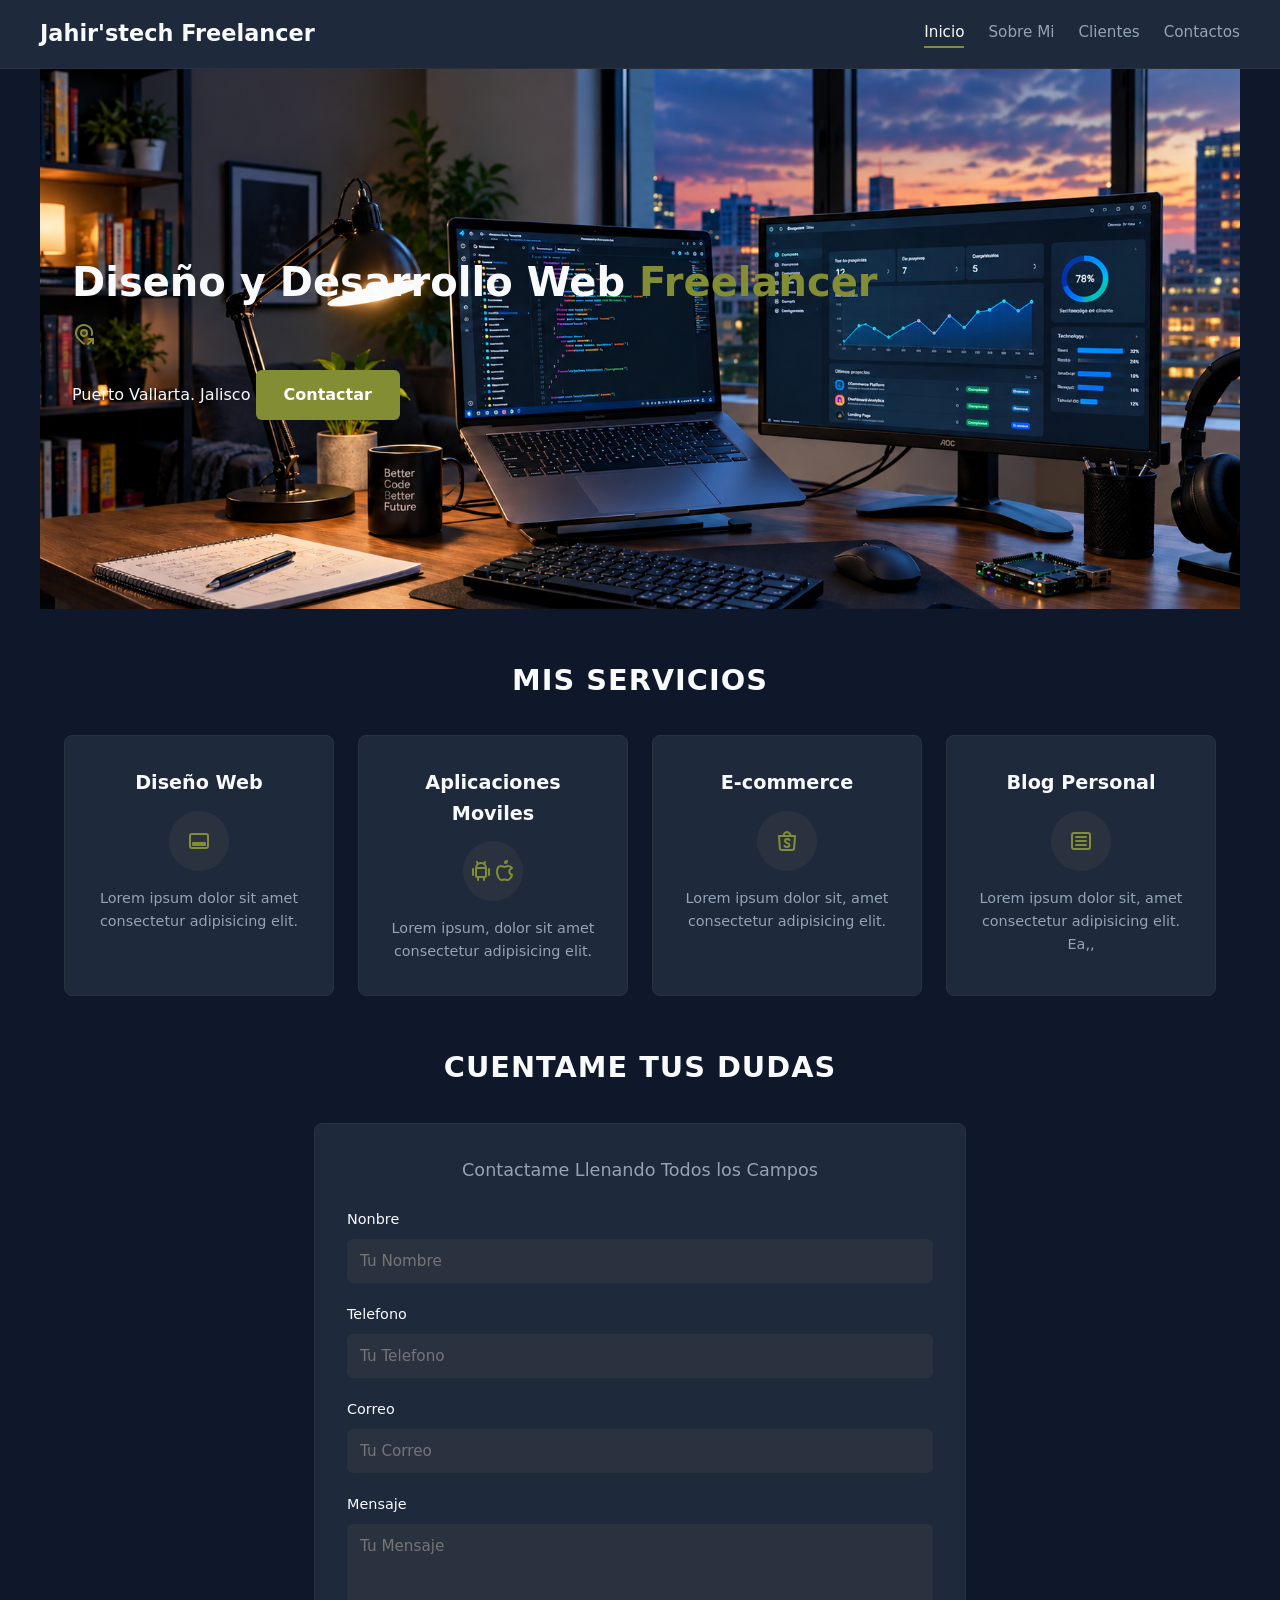
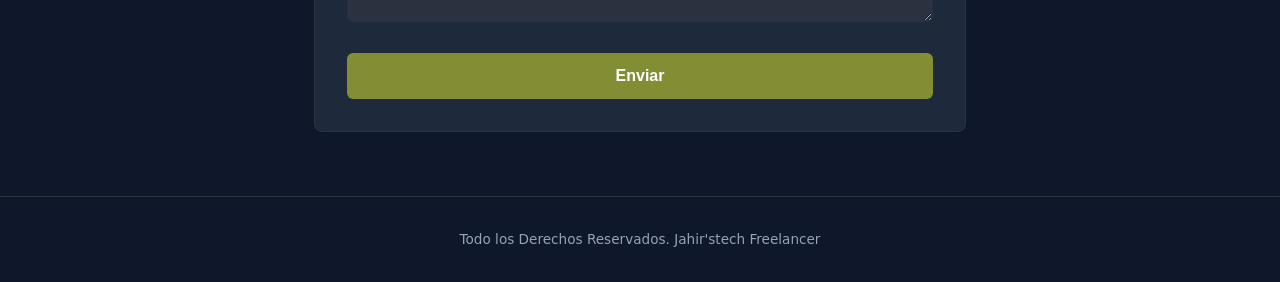
==== commit 5ec70392: "Primer commit: Sitio Freelancer" ====
--- a/index.html
+++ b/index.html
@@ -1,5 +1,5 @@
 <!DOCTYPE html>
-<!--  lang="es": le dice al navegador y a Google que la página está en español  -->
+<!--  lang="es": lo que dice al navegador y a Google que la página está en español  -->
 <html lang="es">
 <head>
   <!-- charset UTF-8: permite que se vean bien las tildes y la ñ -->
@@ -9,9 +9,10 @@
     <meta name="viewport" content="width=device-width, initial-scale=1.0">
 
     <!-- title: el texto que se ve en la pestaña del navegador -->
-    <title>Jahir Arboleda | Desarrollador Web Freelancer</title>
-
-  <!-- Aqui le decimos que carge lo mas rapido que pueda la hoja de estylo como una hoja de estylo -->
+    <title>Jahir'stech | Desarrollo Web Freelancer</title>
+
+  <!-- Aqui le decimos que carge lo mas rapido que pueda 
+   a la hoja de estylo como una hoja de estylo -->
     <link rel="preload" href="CSS/style.css" as="style">
 
   <!-- Aqui conectamos la hoja de estilo de CSS con el codigo HTML -->
@@ -31,14 +32,14 @@
  
     <div class="logo">
 
-       <h1>Jahir Arboelda Freelancer</h1>
+       <h1>Jahir'stech Freelancer</h1>
 
     </div>
 
    <!-- class="active": marca en qué sección estás (se ve subrayado)  -->
     <nav class="nav">
         <a href="#" class="active">Inicio</a>
-         <a href="#">Sobre Mi</a> 
+         <a href="./Sobre-mi/sobre-mi.html">Sobre Mi</a> 
           <a href="#">Clientes</a>
 
           <!-- #contacto lleva al elemento que tenga id="contacto" -->
@@ -170,7 +171,7 @@
          id="contacto": es el "ancla" a la que llevan los enlaces #contacto -->
 <section id="contacto" class="container contacto-section">
 
-<h3 class="section-title">Contacto</h3>
+<h3 class="section-title">Cuentame tus Dudas</h3>
 
 <!-- etiqueta para crear formularios 
   form: etiqueta para crear formularios -->
@@ -228,7 +229,7 @@
 </section>
 
 <footer class="footer">
-<p>Todo los Derechos Reservados. Jahir Arboleda Freelancer</p>
+<p>Todo los Derechos Reservados. Jahir'stech Freelancer</p>
 </footer>
 
 </body>
